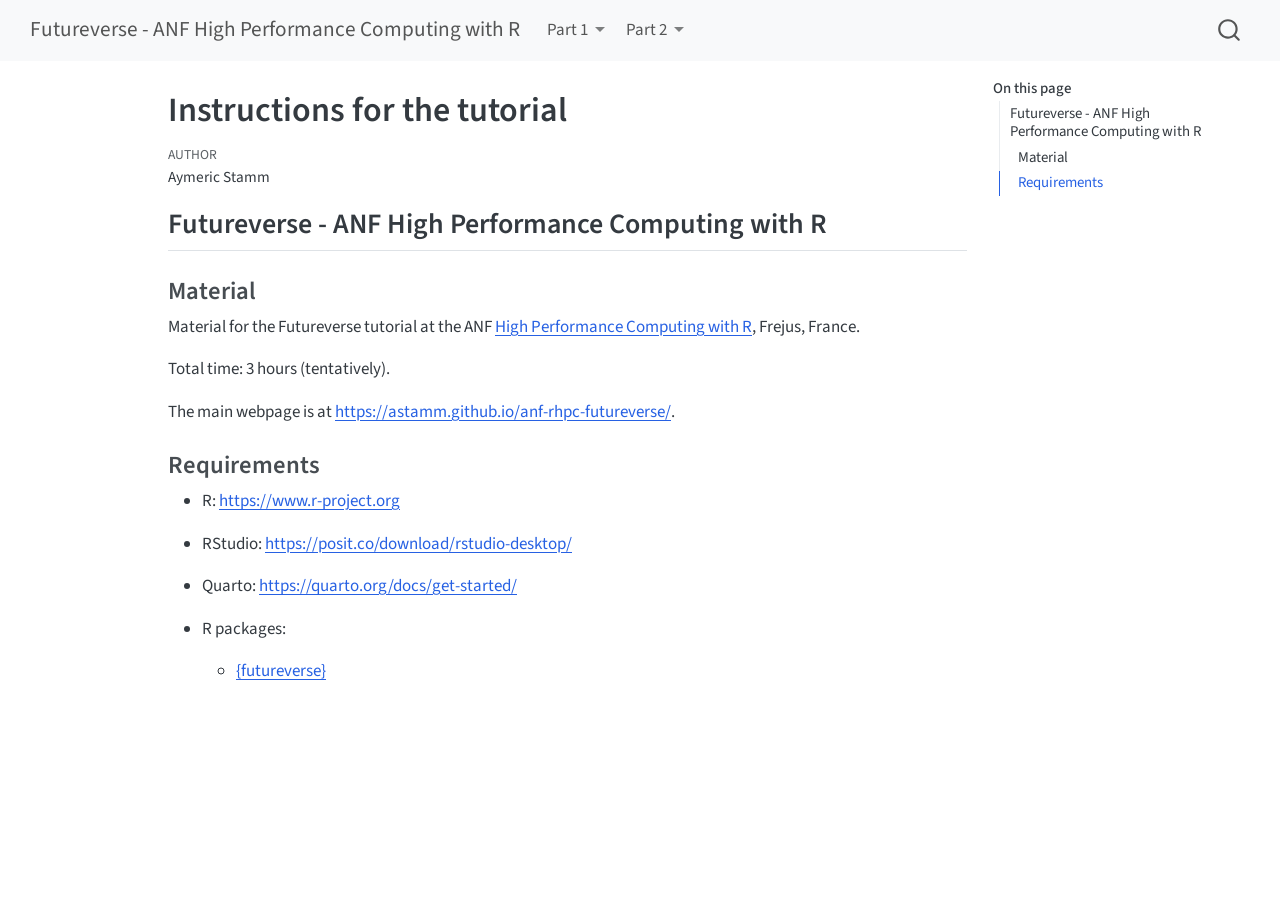
==== index.html @ ee1fef7c "Built site for gh-pages" ====
<!DOCTYPE html>
<html xmlns="http://www.w3.org/1999/xhtml" lang="en" xml:lang="en"><head>

<meta charset="utf-8">
<meta name="generator" content="quarto-1.5.57">

<meta name="viewport" content="width=device-width, initial-scale=1.0, user-scalable=yes">

<meta name="author" content="Aymeric Stamm">

<title>Instructions for the tutorial – Futureverse - ANF High Performance Computing with R</title>
<style>
code{white-space: pre-wrap;}
span.smallcaps{font-variant: small-caps;}
div.columns{display: flex; gap: min(4vw, 1.5em);}
div.column{flex: auto; overflow-x: auto;}
div.hanging-indent{margin-left: 1.5em; text-indent: -1.5em;}
ul.task-list{list-style: none;}
ul.task-list li input[type="checkbox"] {
  width: 0.8em;
  margin: 0 0.8em 0.2em -1em; /* quarto-specific, see https://github.com/quarto-dev/quarto-cli/issues/4556 */ 
  vertical-align: middle;
}
</style>


<script src="site_libs/quarto-nav/quarto-nav.js"></script>
<script src="site_libs/quarto-nav/headroom.min.js"></script>
<script src="site_libs/clipboard/clipboard.min.js"></script>
<script src="site_libs/quarto-search/autocomplete.umd.js"></script>
<script src="site_libs/quarto-search/fuse.min.js"></script>
<script src="site_libs/quarto-search/quarto-search.js"></script>
<meta name="quarto:offset" content="./">
<script src="site_libs/quarto-html/quarto.js"></script>
<script src="site_libs/quarto-html/popper.min.js"></script>
<script src="site_libs/quarto-html/tippy.umd.min.js"></script>
<script src="site_libs/quarto-html/anchor.min.js"></script>
<link href="site_libs/quarto-html/tippy.css" rel="stylesheet">
<link href="site_libs/quarto-html/quarto-syntax-highlighting.css" rel="stylesheet" id="quarto-text-highlighting-styles">
<script src="site_libs/bootstrap/bootstrap.min.js"></script>
<link href="site_libs/bootstrap/bootstrap-icons.css" rel="stylesheet">
<link href="site_libs/bootstrap/bootstrap.min.css" rel="stylesheet" id="quarto-bootstrap" data-mode="light">
<script id="quarto-search-options" type="application/json">{
  "location": "navbar",
  "copy-button": false,
  "collapse-after": 3,
  "panel-placement": "end",
  "type": "overlay",
  "limit": 50,
  "keyboard-shortcut": [
    "f",
    "/",
    "s"
  ],
  "language": {
    "search-no-results-text": "No results",
    "search-matching-documents-text": "matching documents",
    "search-copy-link-title": "Copy link to search",
    "search-hide-matches-text": "Hide additional matches",
    "search-more-match-text": "more match in this document",
    "search-more-matches-text": "more matches in this document",
    "search-clear-button-title": "Clear",
    "search-text-placeholder": "",
    "search-detached-cancel-button-title": "Cancel",
    "search-submit-button-title": "Submit",
    "search-label": "Search"
  }
}</script>


<link rel="stylesheet" href="styles.css">
</head>

<body class="nav-fixed">

<div id="quarto-search-results"></div>
  <header id="quarto-header" class="headroom fixed-top">
    <nav class="navbar navbar-expand-lg " data-bs-theme="dark">
      <div class="navbar-container container-fluid">
      <div class="navbar-brand-container mx-auto">
    <a class="navbar-brand" href="./index.html">
    <span class="navbar-title">Futureverse - ANF High Performance Computing with R</span>
    </a>
  </div>
            <div id="quarto-search" class="" title="Search"></div>
          <button class="navbar-toggler" type="button" data-bs-toggle="collapse" data-bs-target="#navbarCollapse" aria-controls="navbarCollapse" role="menu" aria-expanded="false" aria-label="Toggle navigation" onclick="if (window.quartoToggleHeadroom) { window.quartoToggleHeadroom(); }">
  <span class="navbar-toggler-icon"></span>
</button>
          <div class="collapse navbar-collapse" id="navbarCollapse">
            <ul class="navbar-nav navbar-nav-scroll me-auto">
  <li class="nav-item dropdown ">
    <a class="nav-link dropdown-toggle" href="#" id="nav-menu-part-1" role="link" data-bs-toggle="dropdown" aria-expanded="false">
 <span class="menu-text">Part 1</span>
    </a>
    <ul class="dropdown-menu" aria-labelledby="nav-menu-part-1">    
        <li>
    <a class="dropdown-item" href="https://docs.google.com/presentation/d/1P3gHm26OPbN4Ftnr_QHw_FmHgDVtOWcC64yIWx63KtY/edit?usp=share_link">
 <span class="dropdown-text">Slides Part 1 (online)</span></a>
  </li>  
        <li>
    <a class="dropdown-item" href="./lab1.html">
 <span class="dropdown-text">Lab 1</span></a>
  </li>  
    </ul>
  </li>
  <li class="nav-item dropdown ">
    <a class="nav-link dropdown-toggle" href="#" id="nav-menu-part-2" role="link" data-bs-toggle="dropdown" aria-expanded="false">
 <span class="menu-text">Part 2</span>
    </a>
    <ul class="dropdown-menu" aria-labelledby="nav-menu-part-2">    
        <li>
    <a class="dropdown-item" href="https://docs.google.com/presentation/d/1RN1ru9-HoOKsIjORZECFmDvzWbpVn0ZsyQDl3X37fbU/edit?usp=share_link">
 <span class="dropdown-text">Slides Part 2 (online)</span></a>
  </li>  
        <li>
    <a class="dropdown-item" href="./lab2.html">
 <span class="dropdown-text">Lab 2</span></a>
  </li>  
    </ul>
  </li>
</ul>
          </div> <!-- /navcollapse -->
            <div class="quarto-navbar-tools">
</div>
      </div> <!-- /container-fluid -->
    </nav>
</header>
<!-- content -->
<div id="quarto-content" class="quarto-container page-columns page-rows-contents page-layout-article page-navbar">
<!-- sidebar -->
<!-- margin-sidebar -->
    <div id="quarto-margin-sidebar" class="sidebar margin-sidebar">
        <nav id="TOC" role="doc-toc" class="toc-active">
    <h2 id="toc-title">On this page</h2>
   
  <ul>
  <li><a href="#futureverse---anf-high-performance-computing-with-r" id="toc-futureverse---anf-high-performance-computing-with-r" class="nav-link active" data-scroll-target="#futureverse---anf-high-performance-computing-with-r">Futureverse - ANF High Performance Computing with R</a>
  <ul class="collapse">
  <li><a href="#material" id="toc-material" class="nav-link" data-scroll-target="#material">Material</a></li>
  <li><a href="#requirements" id="toc-requirements" class="nav-link" data-scroll-target="#requirements">Requirements</a></li>
  </ul></li>
  </ul>
</nav>
    </div>
<!-- main -->
<main class="content" id="quarto-document-content">

<header id="title-block-header" class="quarto-title-block default">
<div class="quarto-title">
<h1 class="title">Instructions for the tutorial</h1>
</div>



<div class="quarto-title-meta">

    <div>
    <div class="quarto-title-meta-heading">Author</div>
    <div class="quarto-title-meta-contents">
             <p>Aymeric Stamm </p>
          </div>
  </div>
    
  
    
  </div>
  


</header>


<section id="futureverse---anf-high-performance-computing-with-r" class="level2">
<h2 class="anchored" data-anchor-id="futureverse---anf-high-performance-computing-with-r">Futureverse - ANF High Performance Computing with R</h2>
<section id="material" class="level3">
<h3 class="anchored" data-anchor-id="material">Material</h3>
<p>Material for the Futureverse tutorial at the ANF <a href="https://indico.mathrice.fr/event/536/">High Performance Computing with R</a>, Frejus, France.</p>
<p>Total time: 3 hours (tentatively).</p>
<p>The main webpage is at <a href="https://astamm.github.io/anf-rhpc-futureverse/" class="uri">https://astamm.github.io/anf-rhpc-futureverse/</a>.</p>
</section>
<section id="requirements" class="level3">
<h3 class="anchored" data-anchor-id="requirements">Requirements</h3>
<ul>
<li><p>R: <a href="https://www.r-project.org" class="uri">https://www.r-project.org</a></p></li>
<li><p>RStudio: <a href="https://posit.co/download/rstudio-desktop/" class="uri">https://posit.co/download/rstudio-desktop/</a></p></li>
<li><p>Quarto: <a href="https://quarto.org/docs/get-started/" class="uri">https://quarto.org/docs/get-started/</a></p></li>
<li><p>R packages:</p>
<ul>
<li><a href="https://www.futureverse.org">{futureverse}</a></li>
</ul></li>
</ul>


</section>
</section>

</main> <!-- /main -->
<script id="quarto-html-after-body" type="application/javascript">
window.document.addEventListener("DOMContentLoaded", function (event) {
  const toggleBodyColorMode = (bsSheetEl) => {
    const mode = bsSheetEl.getAttribute("data-mode");
    const bodyEl = window.document.querySelector("body");
    if (mode === "dark") {
      bodyEl.classList.add("quarto-dark");
      bodyEl.classList.remove("quarto-light");
    } else {
      bodyEl.classList.add("quarto-light");
      bodyEl.classList.remove("quarto-dark");
    }
  }
  const toggleBodyColorPrimary = () => {
    const bsSheetEl = window.document.querySelector("link#quarto-bootstrap");
    if (bsSheetEl) {
      toggleBodyColorMode(bsSheetEl);
    }
  }
  toggleBodyColorPrimary();  
  const icon = "";
  const anchorJS = new window.AnchorJS();
  anchorJS.options = {
    placement: 'right',
    icon: icon
  };
  anchorJS.add('.anchored');
  const isCodeAnnotation = (el) => {
    for (const clz of el.classList) {
      if (clz.startsWith('code-annotation-')) {                     
        return true;
      }
    }
    return false;
  }
  const onCopySuccess = function(e) {
    // button target
    const button = e.trigger;
    // don't keep focus
    button.blur();
    // flash "checked"
    button.classList.add('code-copy-button-checked');
    var currentTitle = button.getAttribute("title");
    button.setAttribute("title", "Copied!");
    let tooltip;
    if (window.bootstrap) {
      button.setAttribute("data-bs-toggle", "tooltip");
      button.setAttribute("data-bs-placement", "left");
      button.setAttribute("data-bs-title", "Copied!");
      tooltip = new bootstrap.Tooltip(button, 
        { trigger: "manual", 
          customClass: "code-copy-button-tooltip",
          offset: [0, -8]});
      tooltip.show();    
    }
    setTimeout(function() {
      if (tooltip) {
        tooltip.hide();
        button.removeAttribute("data-bs-title");
        button.removeAttribute("data-bs-toggle");
        button.removeAttribute("data-bs-placement");
      }
      button.setAttribute("title", currentTitle);
      button.classList.remove('code-copy-button-checked');
    }, 1000);
    // clear code selection
    e.clearSelection();
  }
  const getTextToCopy = function(trigger) {
      const codeEl = trigger.previousElementSibling.cloneNode(true);
      for (const childEl of codeEl.children) {
        if (isCodeAnnotation(childEl)) {
          childEl.remove();
        }
      }
      return codeEl.innerText;
  }
  const clipboard = new window.ClipboardJS('.code-copy-button:not([data-in-quarto-modal])', {
    text: getTextToCopy
  });
  clipboard.on('success', onCopySuccess);
  if (window.document.getElementById('quarto-embedded-source-code-modal')) {
    // For code content inside modals, clipBoardJS needs to be initialized with a container option
    // TODO: Check when it could be a function (https://github.com/zenorocha/clipboard.js/issues/860)
    const clipboardModal = new window.ClipboardJS('.code-copy-button[data-in-quarto-modal]', {
      text: getTextToCopy,
      container: window.document.getElementById('quarto-embedded-source-code-modal')
    });
    clipboardModal.on('success', onCopySuccess);
  }
    var localhostRegex = new RegExp(/^(?:http|https):\/\/localhost\:?[0-9]*\//);
    var mailtoRegex = new RegExp(/^mailto:/);
      var filterRegex = new RegExp("https:\/\/astamm\.github\.io\/anf-rhpc-futureverse\/");
    var isInternal = (href) => {
        return filterRegex.test(href) || localhostRegex.test(href) || mailtoRegex.test(href);
    }
    // Inspect non-navigation links and adorn them if external
 	var links = window.document.querySelectorAll('a[href]:not(.nav-link):not(.navbar-brand):not(.toc-action):not(.sidebar-link):not(.sidebar-item-toggle):not(.pagination-link):not(.no-external):not([aria-hidden]):not(.dropdown-item):not(.quarto-navigation-tool):not(.about-link)');
    for (var i=0; i<links.length; i++) {
      const link = links[i];
      if (!isInternal(link.href)) {
        // undo the damage that might have been done by quarto-nav.js in the case of
        // links that we want to consider external
        if (link.dataset.originalHref !== undefined) {
          link.href = link.dataset.originalHref;
        }
      }
    }
  function tippyHover(el, contentFn, onTriggerFn, onUntriggerFn) {
    const config = {
      allowHTML: true,
      maxWidth: 500,
      delay: 100,
      arrow: false,
      appendTo: function(el) {
          return el.parentElement;
      },
      interactive: true,
      interactiveBorder: 10,
      theme: 'quarto',
      placement: 'bottom-start',
    };
    if (contentFn) {
      config.content = contentFn;
    }
    if (onTriggerFn) {
      config.onTrigger = onTriggerFn;
    }
    if (onUntriggerFn) {
      config.onUntrigger = onUntriggerFn;
    }
    window.tippy(el, config); 
  }
  const noterefs = window.document.querySelectorAll('a[role="doc-noteref"]');
  for (var i=0; i<noterefs.length; i++) {
    const ref = noterefs[i];
    tippyHover(ref, function() {
      // use id or data attribute instead here
      let href = ref.getAttribute('data-footnote-href') || ref.getAttribute('href');
      try { href = new URL(href).hash; } catch {}
      const id = href.replace(/^#\/?/, "");
      const note = window.document.getElementById(id);
      if (note) {
        return note.innerHTML;
      } else {
        return "";
      }
    });
  }
  const xrefs = window.document.querySelectorAll('a.quarto-xref');
  const processXRef = (id, note) => {
    // Strip column container classes
    const stripColumnClz = (el) => {
      el.classList.remove("page-full", "page-columns");
      if (el.children) {
        for (const child of el.children) {
          stripColumnClz(child);
        }
      }
    }
    stripColumnClz(note)
    if (id === null || id.startsWith('sec-')) {
      // Special case sections, only their first couple elements
      const container = document.createElement("div");
      if (note.children && note.children.length > 2) {
        container.appendChild(note.children[0].cloneNode(true));
        for (let i = 1; i < note.children.length; i++) {
          const child = note.children[i];
          if (child.tagName === "P" && child.innerText === "") {
            continue;
          } else {
            container.appendChild(child.cloneNode(true));
            break;
          }
        }
        if (window.Quarto?.typesetMath) {
          window.Quarto.typesetMath(container);
        }
        return container.innerHTML
      } else {
        if (window.Quarto?.typesetMath) {
          window.Quarto.typesetMath(note);
        }
        return note.innerHTML;
      }
    } else {
      // Remove any anchor links if they are present
      const anchorLink = note.querySelector('a.anchorjs-link');
      if (anchorLink) {
        anchorLink.remove();
      }
      if (window.Quarto?.typesetMath) {
        window.Quarto.typesetMath(note);
      }
      // TODO in 1.5, we should make sure this works without a callout special case
      if (note.classList.contains("callout")) {
        return note.outerHTML;
      } else {
        return note.innerHTML;
      }
    }
  }
  for (var i=0; i<xrefs.length; i++) {
    const xref = xrefs[i];
    tippyHover(xref, undefined, function(instance) {
      instance.disable();
      let url = xref.getAttribute('href');
      let hash = undefined; 
      if (url.startsWith('#')) {
        hash = url;
      } else {
        try { hash = new URL(url).hash; } catch {}
      }
      if (hash) {
        const id = hash.replace(/^#\/?/, "");
        const note = window.document.getElementById(id);
        if (note !== null) {
          try {
            const html = processXRef(id, note.cloneNode(true));
            instance.setContent(html);
          } finally {
            instance.enable();
            instance.show();
          }
        } else {
          // See if we can fetch this
          fetch(url.split('#')[0])
          .then(res => res.text())
          .then(html => {
            const parser = new DOMParser();
            const htmlDoc = parser.parseFromString(html, "text/html");
            const note = htmlDoc.getElementById(id);
            if (note !== null) {
              const html = processXRef(id, note);
              instance.setContent(html);
            } 
          }).finally(() => {
            instance.enable();
            instance.show();
          });
        }
      } else {
        // See if we can fetch a full url (with no hash to target)
        // This is a special case and we should probably do some content thinning / targeting
        fetch(url)
        .then(res => res.text())
        .then(html => {
          const parser = new DOMParser();
          const htmlDoc = parser.parseFromString(html, "text/html");
          const note = htmlDoc.querySelector('main.content');
          if (note !== null) {
            // This should only happen for chapter cross references
            // (since there is no id in the URL)
            // remove the first header
            if (note.children.length > 0 && note.children[0].tagName === "HEADER") {
              note.children[0].remove();
            }
            const html = processXRef(null, note);
            instance.setContent(html);
          } 
        }).finally(() => {
          instance.enable();
          instance.show();
        });
      }
    }, function(instance) {
    });
  }
      let selectedAnnoteEl;
      const selectorForAnnotation = ( cell, annotation) => {
        let cellAttr = 'data-code-cell="' + cell + '"';
        let lineAttr = 'data-code-annotation="' +  annotation + '"';
        const selector = 'span[' + cellAttr + '][' + lineAttr + ']';
        return selector;
      }
      const selectCodeLines = (annoteEl) => {
        const doc = window.document;
        const targetCell = annoteEl.getAttribute("data-target-cell");
        const targetAnnotation = annoteEl.getAttribute("data-target-annotation");
        const annoteSpan = window.document.querySelector(selectorForAnnotation(targetCell, targetAnnotation));
        const lines = annoteSpan.getAttribute("data-code-lines").split(",");
        const lineIds = lines.map((line) => {
          return targetCell + "-" + line;
        })
        let top = null;
        let height = null;
        let parent = null;
        if (lineIds.length > 0) {
            //compute the position of the single el (top and bottom and make a div)
            const el = window.document.getElementById(lineIds[0]);
            top = el.offsetTop;
            height = el.offsetHeight;
            parent = el.parentElement.parentElement;
          if (lineIds.length > 1) {
            const lastEl = window.document.getElementById(lineIds[lineIds.length - 1]);
            const bottom = lastEl.offsetTop + lastEl.offsetHeight;
            height = bottom - top;
          }
          if (top !== null && height !== null && parent !== null) {
            // cook up a div (if necessary) and position it 
            let div = window.document.getElementById("code-annotation-line-highlight");
            if (div === null) {
              div = window.document.createElement("div");
              div.setAttribute("id", "code-annotation-line-highlight");
              div.style.position = 'absolute';
              parent.appendChild(div);
            }
            div.style.top = top - 2 + "px";
            div.style.height = height + 4 + "px";
            div.style.left = 0;
            let gutterDiv = window.document.getElementById("code-annotation-line-highlight-gutter");
            if (gutterDiv === null) {
              gutterDiv = window.document.createElement("div");
              gutterDiv.setAttribute("id", "code-annotation-line-highlight-gutter");
              gutterDiv.style.position = 'absolute';
              const codeCell = window.document.getElementById(targetCell);
              const gutter = codeCell.querySelector('.code-annotation-gutter');
              gutter.appendChild(gutterDiv);
            }
            gutterDiv.style.top = top - 2 + "px";
            gutterDiv.style.height = height + 4 + "px";
          }
          selectedAnnoteEl = annoteEl;
        }
      };
      const unselectCodeLines = () => {
        const elementsIds = ["code-annotation-line-highlight", "code-annotation-line-highlight-gutter"];
        elementsIds.forEach((elId) => {
          const div = window.document.getElementById(elId);
          if (div) {
            div.remove();
          }
        });
        selectedAnnoteEl = undefined;
      };
        // Handle positioning of the toggle
    window.addEventListener(
      "resize",
      throttle(() => {
        elRect = undefined;
        if (selectedAnnoteEl) {
          selectCodeLines(selectedAnnoteEl);
        }
      }, 10)
    );
    function throttle(fn, ms) {
    let throttle = false;
    let timer;
      return (...args) => {
        if(!throttle) { // first call gets through
            fn.apply(this, args);
            throttle = true;
        } else { // all the others get throttled
            if(timer) clearTimeout(timer); // cancel #2
            timer = setTimeout(() => {
              fn.apply(this, args);
              timer = throttle = false;
            }, ms);
        }
      };
    }
      // Attach click handler to the DT
      const annoteDls = window.document.querySelectorAll('dt[data-target-cell]');
      for (const annoteDlNode of annoteDls) {
        annoteDlNode.addEventListener('click', (event) => {
          const clickedEl = event.target;
          if (clickedEl !== selectedAnnoteEl) {
            unselectCodeLines();
            const activeEl = window.document.querySelector('dt[data-target-cell].code-annotation-active');
            if (activeEl) {
              activeEl.classList.remove('code-annotation-active');
            }
            selectCodeLines(clickedEl);
            clickedEl.classList.add('code-annotation-active');
          } else {
            // Unselect the line
            unselectCodeLines();
            clickedEl.classList.remove('code-annotation-active');
          }
        });
      }
  const findCites = (el) => {
    const parentEl = el.parentElement;
    if (parentEl) {
      const cites = parentEl.dataset.cites;
      if (cites) {
        return {
          el,
          cites: cites.split(' ')
        };
      } else {
        return findCites(el.parentElement)
      }
    } else {
      return undefined;
    }
  };
  var bibliorefs = window.document.querySelectorAll('a[role="doc-biblioref"]');
  for (var i=0; i<bibliorefs.length; i++) {
    const ref = bibliorefs[i];
    const citeInfo = findCites(ref);
    if (citeInfo) {
      tippyHover(citeInfo.el, function() {
        var popup = window.document.createElement('div');
        citeInfo.cites.forEach(function(cite) {
          var citeDiv = window.document.createElement('div');
          citeDiv.classList.add('hanging-indent');
          citeDiv.classList.add('csl-entry');
          var biblioDiv = window.document.getElementById('ref-' + cite);
          if (biblioDiv) {
            citeDiv.innerHTML = biblioDiv.innerHTML;
          }
          popup.appendChild(citeDiv);
        });
        return popup.innerHTML;
      });
    }
  }
});
</script>
</div> <!-- /content -->




</body></html>
---- site_libs/quarto-html/tippy.css ----
.tippy-box[data-animation=fade][data-state=hidden]{opacity:0}[data-tippy-root]{max-width:calc(100vw - 10px)}.tippy-box{position:relative;background-color:#333;color:#fff;border-radius:4px;font-size:14px;line-height:1.4;white-space:normal;outline:0;transition-property:transform,visibility,opacity}.tippy-box[data-placement^=top]>.tippy-arrow{bottom:0}.tippy-box[data-placement^=top]>.tippy-arrow:before{bottom:-7px;left:0;border-width:8px 8px 0;border-top-color:initial;transform-origin:center top}.tippy-box[data-placement^=bottom]>.tippy-arrow{top:0}.tippy-box[data-placement^=bottom]>.tippy-arrow:before{top:-7px;left:0;border-width:0 8px 8px;border-bottom-color:initial;transform-origin:center bottom}.tippy-box[data-placement^=left]>.tippy-arrow{right:0}.tippy-box[data-placement^=left]>.tippy-arrow:before{border-width:8px 0 8px 8px;border-left-color:initial;right:-7px;transform-origin:center left}.tippy-box[data-placement^=right]>.tippy-arrow{left:0}.tippy-box[data-placement^=right]>.tippy-arrow:before{left:-7px;border-width:8px 8px 8px 0;border-right-color:initial;transform-origin:center right}.tippy-box[data-inertia][data-state=visible]{transition-timing-function:cubic-bezier(.54,1.5,.38,1.11)}.tippy-arrow{width:16px;height:16px;color:#333}.tippy-arrow:before{content:"";position:absolute;border-color:transparent;border-style:solid}.tippy-content{position:relative;padding:5px 9px;z-index:1}
---- site_libs/quarto-html/quarto-syntax-highlighting.css ----
/* quarto syntax highlight colors */
:root {
  --quarto-hl-ot-color: #003B4F;
  --quarto-hl-at-color: #657422;
  --quarto-hl-ss-color: #20794D;
  --quarto-hl-an-color: #5E5E5E;
  --quarto-hl-fu-color: #4758AB;
  --quarto-hl-st-color: #20794D;
  --quarto-hl-cf-color: #003B4F;
  --quarto-hl-op-color: #5E5E5E;
  --quarto-hl-er-color: #AD0000;
  --quarto-hl-bn-color: #AD0000;
  --quarto-hl-al-color: #AD0000;
  --quarto-hl-va-color: #111111;
  --quarto-hl-bu-color: inherit;
  --quarto-hl-ex-color: inherit;
  --quarto-hl-pp-color: #AD0000;
  --quarto-hl-in-color: #5E5E5E;
  --quarto-hl-vs-color: #20794D;
  --quarto-hl-wa-color: #5E5E5E;
  --quarto-hl-do-color: #5E5E5E;
  --quarto-hl-im-color: #00769E;
  --quarto-hl-ch-color: #20794D;
  --quarto-hl-dt-color: #AD0000;
  --quarto-hl-fl-color: #AD0000;
  --quarto-hl-co-color: #5E5E5E;
  --quarto-hl-cv-color: #5E5E5E;
  --quarto-hl-cn-color: #8f5902;
  --quarto-hl-sc-color: #5E5E5E;
  --quarto-hl-dv-color: #AD0000;
  --quarto-hl-kw-color: #003B4F;
}

/* other quarto variables */
:root {
  --quarto-font-monospace: SFMono-Regular, Menlo, Monaco, Consolas, "Liberation Mono", "Courier New", monospace;
}

pre > code.sourceCode > span {
  color: #003B4F;
}

code span {
  color: #003B4F;
}

code.sourceCode > span {
  color: #003B4F;
}

div.sourceCode,
div.sourceCode pre.sourceCode {
  color: #003B4F;
}

code span.ot {
  color: #003B4F;
  font-style: inherit;
}

code span.at {
  color: #657422;
  font-style: inherit;
}

code span.ss {
  color: #20794D;
  font-style: inherit;
}

code span.an {
  color: #5E5E5E;
  font-style: inherit;
}

code span.fu {
  color: #4758AB;
  font-style: inherit;
}

code span.st {
  color: #20794D;
  font-style: inherit;
}

code span.cf {
  color: #003B4F;
  font-weight: bold;
  font-style: inherit;
}

code span.op {
  color: #5E5E5E;
  font-style: inherit;
}

code span.er {
  color: #AD0000;
  font-style: inherit;
}

code span.bn {
  color: #AD0000;
  font-style: inherit;
}

code span.al {
  color: #AD0000;
  font-style: inherit;
}

code span.va {
  color: #111111;
  font-style: inherit;
}

code span.bu {
  font-style: inherit;
}

code span.ex {
  font-style: inherit;
}

code span.pp {
  color: #AD0000;
  font-style: inherit;
}

code span.in {
  color: #5E5E5E;
  font-style: inherit;
}

code span.vs {
  color: #20794D;
  font-style: inherit;
}

code span.wa {
  color: #5E5E5E;
  font-style: italic;
}

code span.do {
  color: #5E5E5E;
  font-style: italic;
}

code span.im {
  color: #00769E;
  font-style: inherit;
}

code span.ch {
  color: #20794D;
  font-style: inherit;
}

code span.dt {
  color: #AD0000;
  font-style: inherit;
}

code span.fl {
  color: #AD0000;
  font-style: inherit;
}

code span.co {
  color: #5E5E5E;
  font-style: inherit;
}

code span.cv {
  color: #5E5E5E;
  font-style: italic;
}

code span.cn {
  color: #8f5902;
  font-style: inherit;
}

code span.sc {
  color: #5E5E5E;
  font-style: inherit;
}

code span.dv {
  color: #AD0000;
  font-style: inherit;
}

code span.kw {
  color: #003B4F;
  font-weight: bold;
  font-style: inherit;
}

.prevent-inlining {
  content: "</";
}

/*# sourceMappingURL=debc5d5d77c3f9108843748ff7464032.css.map */
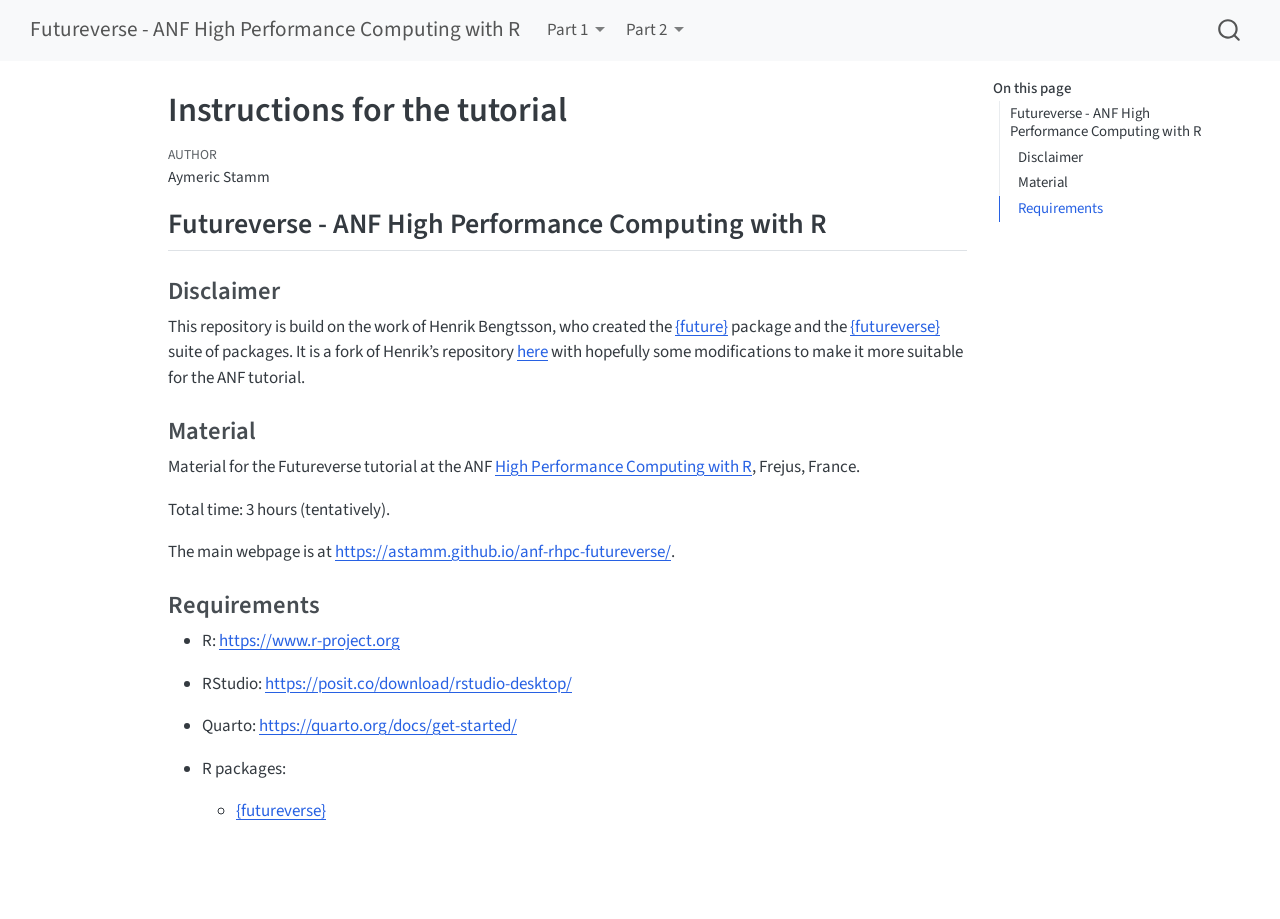
==== commit 3e61752d: "Built site for gh-pages" ====
--- a/index.html
+++ b/index.html
@@ -136,6 +136,7 @@
   <ul>
   <li><a href="#futureverse---anf-high-performance-computing-with-r" id="toc-futureverse---anf-high-performance-computing-with-r" class="nav-link active" data-scroll-target="#futureverse---anf-high-performance-computing-with-r">Futureverse - ANF High Performance Computing with R</a>
   <ul class="collapse">
+  <li><a href="#disclaimer" id="toc-disclaimer" class="nav-link" data-scroll-target="#disclaimer">Disclaimer</a></li>
   <li><a href="#material" id="toc-material" class="nav-link" data-scroll-target="#material">Material</a></li>
   <li><a href="#requirements" id="toc-requirements" class="nav-link" data-scroll-target="#requirements">Requirements</a></li>
   </ul></li>
@@ -172,6 +173,10 @@
 
 <section id="futureverse---anf-high-performance-computing-with-r" class="level2">
 <h2 class="anchored" data-anchor-id="futureverse---anf-high-performance-computing-with-r">Futureverse - ANF High Performance Computing with R</h2>
+<section id="disclaimer" class="level3">
+<h3 class="anchored" data-anchor-id="disclaimer">Disclaimer</h3>
+<p>This repository is build on the work of Henrik Bengtsson, who created the <a href="https://future.futureverse.org">{future}</a> package and the <a href="https://www.futureverse.org">{futureverse}</a> suite of packages. It is a fork of Henrik’s repository <a href="https://github.com/HenrikBengtsson/future-tutorial-user2024">here</a> with hopefully some modifications to make it more suitable for the ANF tutorial.</p>
+</section>
 <section id="material" class="level3">
 <h3 class="anchored" data-anchor-id="material">Material</h3>
 <p>Material for the Futureverse tutorial at the ANF <a href="https://indico.mathrice.fr/event/536/">High Performance Computing with R</a>, Frejus, France.</p>
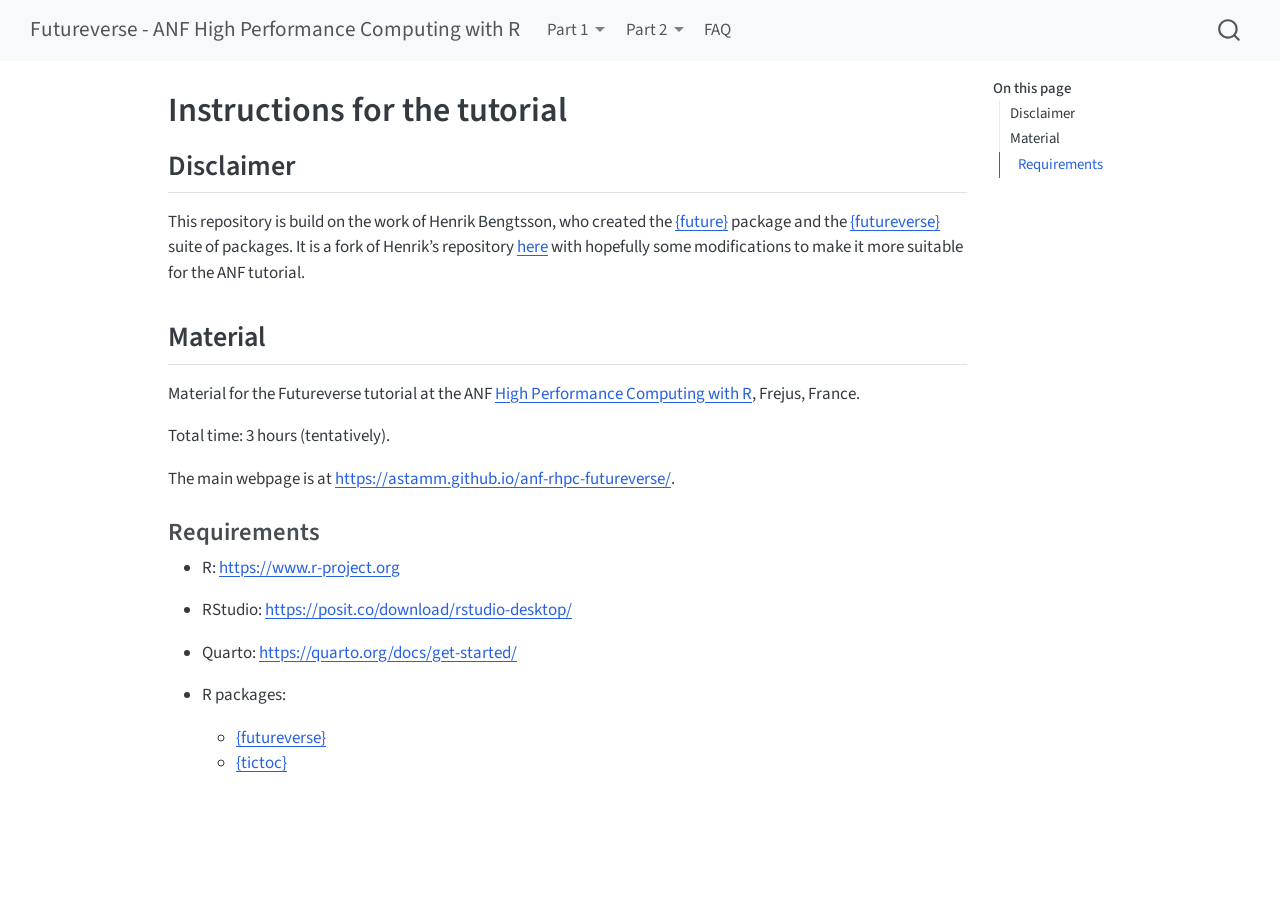
==== commit aa099bf1: "Built site for gh-pages" ====
--- a/index.html
+++ b/index.html
@@ -6,7 +6,6 @@
 
 <meta name="viewport" content="width=device-width, initial-scale=1.0, user-scalable=yes">
 
-<meta name="author" content="Aymeric Stamm">
 
 <title>Instructions for the tutorial – Futureverse - ANF High Performance Computing with R</title>
 <style>
@@ -118,6 +117,10 @@
   </li>  
     </ul>
   </li>
+  <li class="nav-item">
+    <a class="nav-link" href="./futureverse-faq.html"> 
+<span class="menu-text">FAQ</span></a>
+  </li>  
 </ul>
           </div> <!-- /navcollapse -->
             <div class="quarto-navbar-tools">
@@ -134,10 +137,9 @@
     <h2 id="toc-title">On this page</h2>
    
   <ul>
-  <li><a href="#futureverse---anf-high-performance-computing-with-r" id="toc-futureverse---anf-high-performance-computing-with-r" class="nav-link active" data-scroll-target="#futureverse---anf-high-performance-computing-with-r">Futureverse - ANF High Performance Computing with R</a>
+  <li><a href="#disclaimer" id="toc-disclaimer" class="nav-link active" data-scroll-target="#disclaimer">Disclaimer</a></li>
+  <li><a href="#material" id="toc-material" class="nav-link" data-scroll-target="#material">Material</a>
   <ul class="collapse">
-  <li><a href="#disclaimer" id="toc-disclaimer" class="nav-link" data-scroll-target="#disclaimer">Disclaimer</a></li>
-  <li><a href="#material" id="toc-material" class="nav-link" data-scroll-target="#material">Material</a></li>
   <li><a href="#requirements" id="toc-requirements" class="nav-link" data-scroll-target="#requirements">Requirements</a></li>
   </ul></li>
   </ul>
@@ -155,12 +157,6 @@
 
 <div class="quarto-title-meta">
 
-    <div>
-    <div class="quarto-title-meta-heading">Author</div>
-    <div class="quarto-title-meta-contents">
-             <p>Aymeric Stamm </p>
-          </div>
-  </div>
     
   
     
@@ -171,18 +167,15 @@
 </header>
 
 
-<section id="futureverse---anf-high-performance-computing-with-r" class="level2">
-<h2 class="anchored" data-anchor-id="futureverse---anf-high-performance-computing-with-r">Futureverse - ANF High Performance Computing with R</h2>
-<section id="disclaimer" class="level3">
-<h3 class="anchored" data-anchor-id="disclaimer">Disclaimer</h3>
+<section id="disclaimer" class="level2">
+<h2 class="anchored" data-anchor-id="disclaimer">Disclaimer</h2>
 <p>This repository is build on the work of Henrik Bengtsson, who created the <a href="https://future.futureverse.org">{future}</a> package and the <a href="https://www.futureverse.org">{futureverse}</a> suite of packages. It is a fork of Henrik’s repository <a href="https://github.com/HenrikBengtsson/future-tutorial-user2024">here</a> with hopefully some modifications to make it more suitable for the ANF tutorial.</p>
 </section>
-<section id="material" class="level3">
-<h3 class="anchored" data-anchor-id="material">Material</h3>
+<section id="material" class="level2">
+<h2 class="anchored" data-anchor-id="material">Material</h2>
 <p>Material for the Futureverse tutorial at the ANF <a href="https://indico.mathrice.fr/event/536/">High Performance Computing with R</a>, Frejus, France.</p>
 <p>Total time: 3 hours (tentatively).</p>
 <p>The main webpage is at <a href="https://astamm.github.io/anf-rhpc-futureverse/" class="uri">https://astamm.github.io/anf-rhpc-futureverse/</a>.</p>
-</section>
 <section id="requirements" class="level3">
 <h3 class="anchored" data-anchor-id="requirements">Requirements</h3>
 <ul>
@@ -192,6 +185,7 @@
 <li><p>R packages:</p>
 <ul>
 <li><a href="https://www.futureverse.org">{futureverse}</a></li>
+<li><a href="https://github.com/jabiru/tictoc">{tictoc}</a></li>
 </ul></li>
 </ul>
 
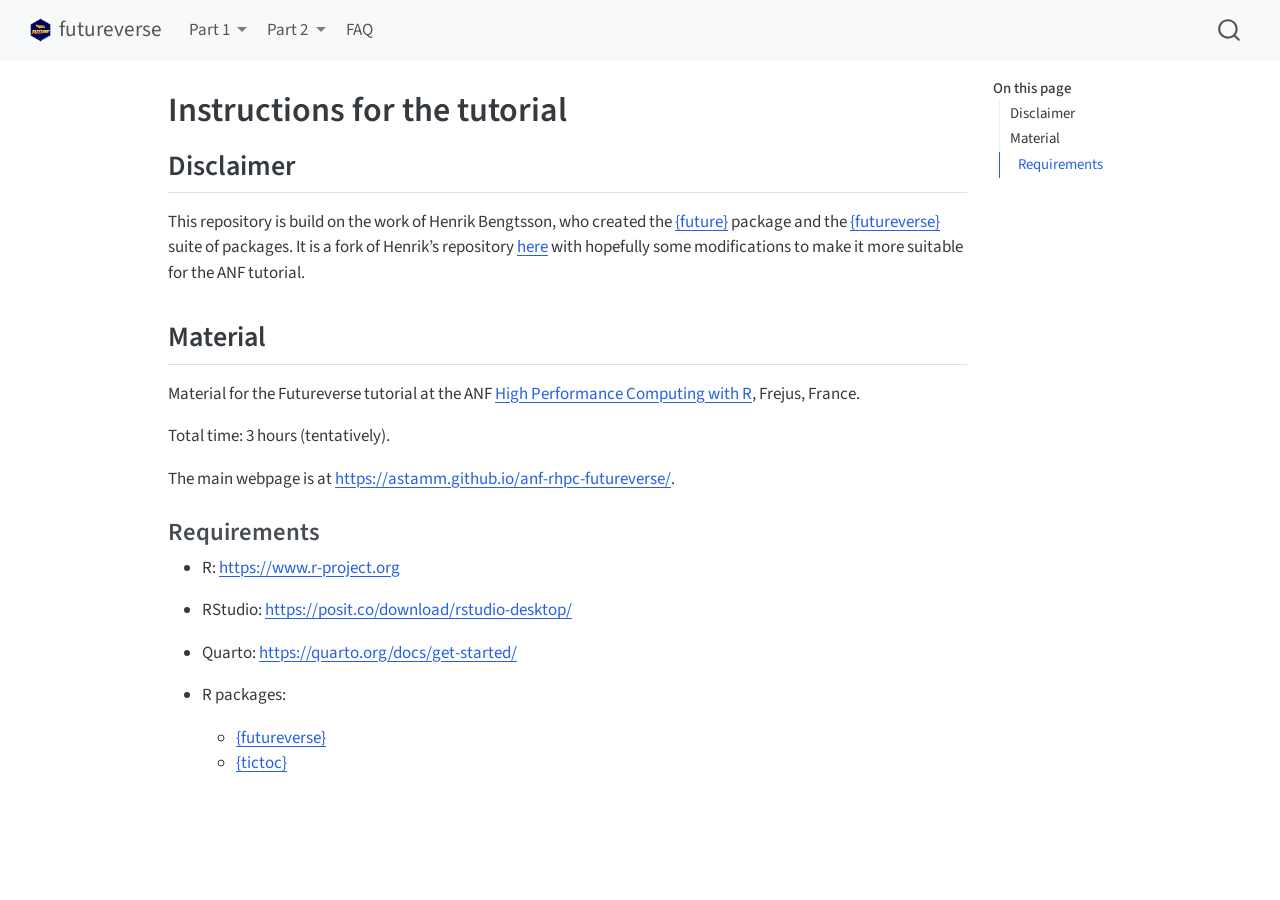
==== commit 212e7672: "Built site for gh-pages" ====
--- a/index.html
+++ b/index.html
@@ -7,7 +7,7 @@
 <meta name="viewport" content="width=device-width, initial-scale=1.0, user-scalable=yes">
 
 
-<title>Instructions for the tutorial – Futureverse - ANF High Performance Computing with R</title>
+<title>Instructions for the tutorial – futureverse</title>
 <style>
 code{white-space: pre-wrap;}
 span.smallcaps{font-variant: small-caps;}
@@ -77,8 +77,11 @@
     <nav class="navbar navbar-expand-lg " data-bs-theme="dark">
       <div class="navbar-container container-fluid">
       <div class="navbar-brand-container mx-auto">
+    <a href="./index.html" class="navbar-brand navbar-brand-logo">
+    <img src="./logo-futureverse.png" alt="" class="navbar-logo">
+    </a>
     <a class="navbar-brand" href="./index.html">
-    <span class="navbar-title">Futureverse - ANF High Performance Computing with R</span>
+    <span class="navbar-title">futureverse</span>
     </a>
   </div>
             <div id="quarto-search" class="" title="Search"></div>
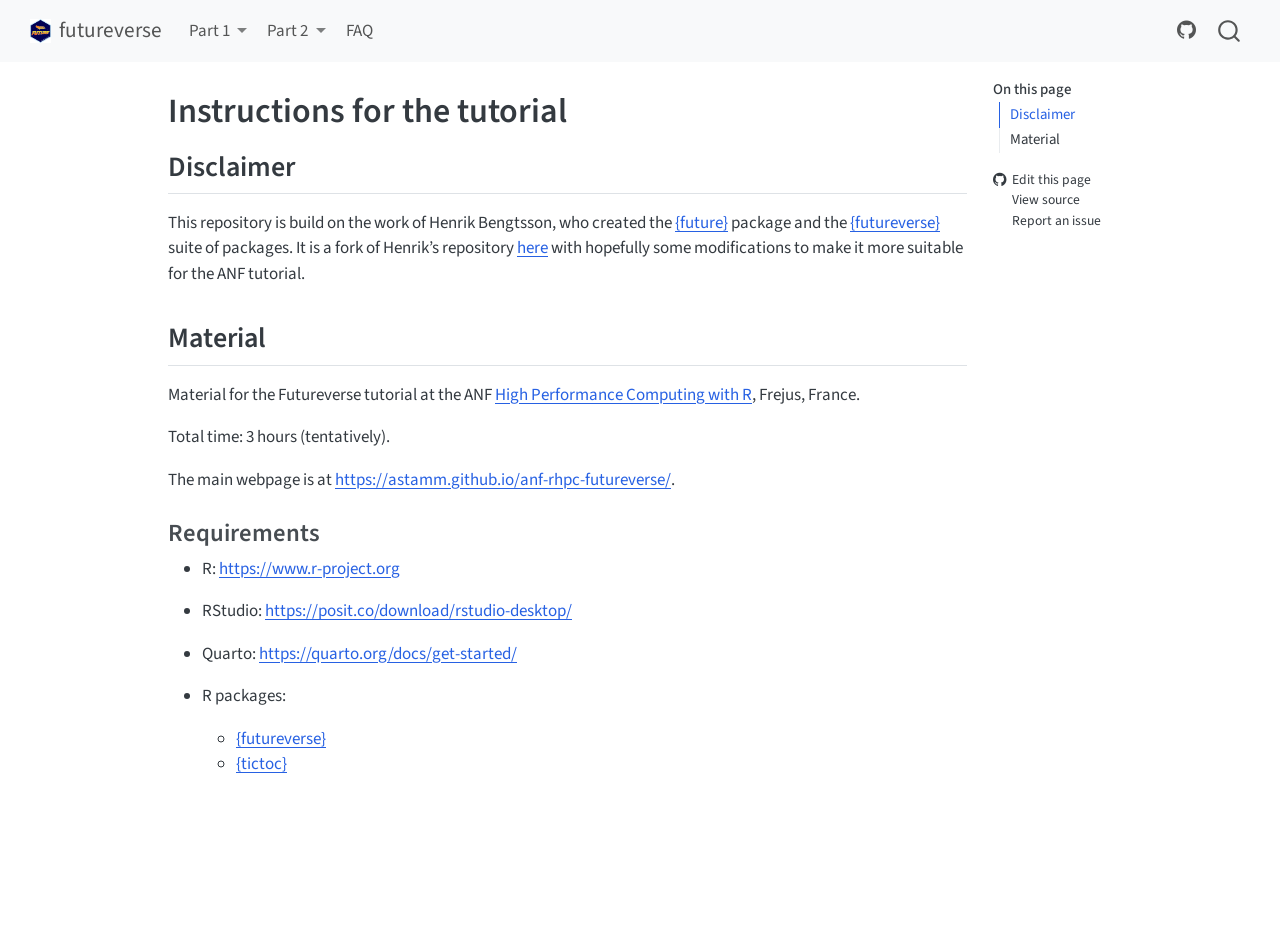
==== commit a2970c48: "Built site for gh-pages" ====
--- a/index.html
+++ b/index.html
@@ -125,6 +125,13 @@
 <span class="menu-text">FAQ</span></a>
   </li>  
 </ul>
+            <ul class="navbar-nav navbar-nav-scroll ms-auto">
+  <li class="nav-item compact">
+    <a class="nav-link" href="https://github.com/astamm/anf-rhpc-futureverse/"> <i class="bi bi-github" role="img">
+</i> 
+<span class="menu-text"></span></a>
+  </li>  
+</ul>
           </div> <!-- /navcollapse -->
             <div class="quarto-navbar-tools">
 </div>
@@ -146,7 +153,7 @@
   <li><a href="#requirements" id="toc-requirements" class="nav-link" data-scroll-target="#requirements">Requirements</a></li>
   </ul></li>
   </ul>
-</nav>
+<div class="toc-actions"><ul><li><a href="https://github.com/astamm/anf-rhpc-futureverse/edit/main/index.qmd" class="toc-action"><i class="bi bi-github"></i>Edit this page</a></li><li><a href="https://github.com/astamm/anf-rhpc-futureverse/blob/main/index.qmd" class="toc-action"><i class="bi empty"></i>View source</a></li><li><a href="https://github.com/astamm/anf-rhpc-futureverse/issues/new" class="toc-action"><i class="bi empty"></i>Report an issue</a></li></ul></div></nav>
     </div>
 <!-- main -->
 <main class="content" id="quarto-document-content">
@@ -622,4 +629,4 @@
 
 
 
-</body></html>+<footer class="footer"><div class="nav-footer"><div class="nav-footer-center"><div class="toc-actions d-sm-block d-md-none"><ul><li><a href="https://github.com/astamm/anf-rhpc-futureverse/edit/main/index.qmd" class="toc-action"><i class="bi bi-github"></i>Edit this page</a></li><li><a href="https://github.com/astamm/anf-rhpc-futureverse/blob/main/index.qmd" class="toc-action"><i class="bi empty"></i>View source</a></li><li><a href="https://github.com/astamm/anf-rhpc-futureverse/issues/new" class="toc-action"><i class="bi empty"></i>Report an issue</a></li></ul></div></div></div></footer></body></html>
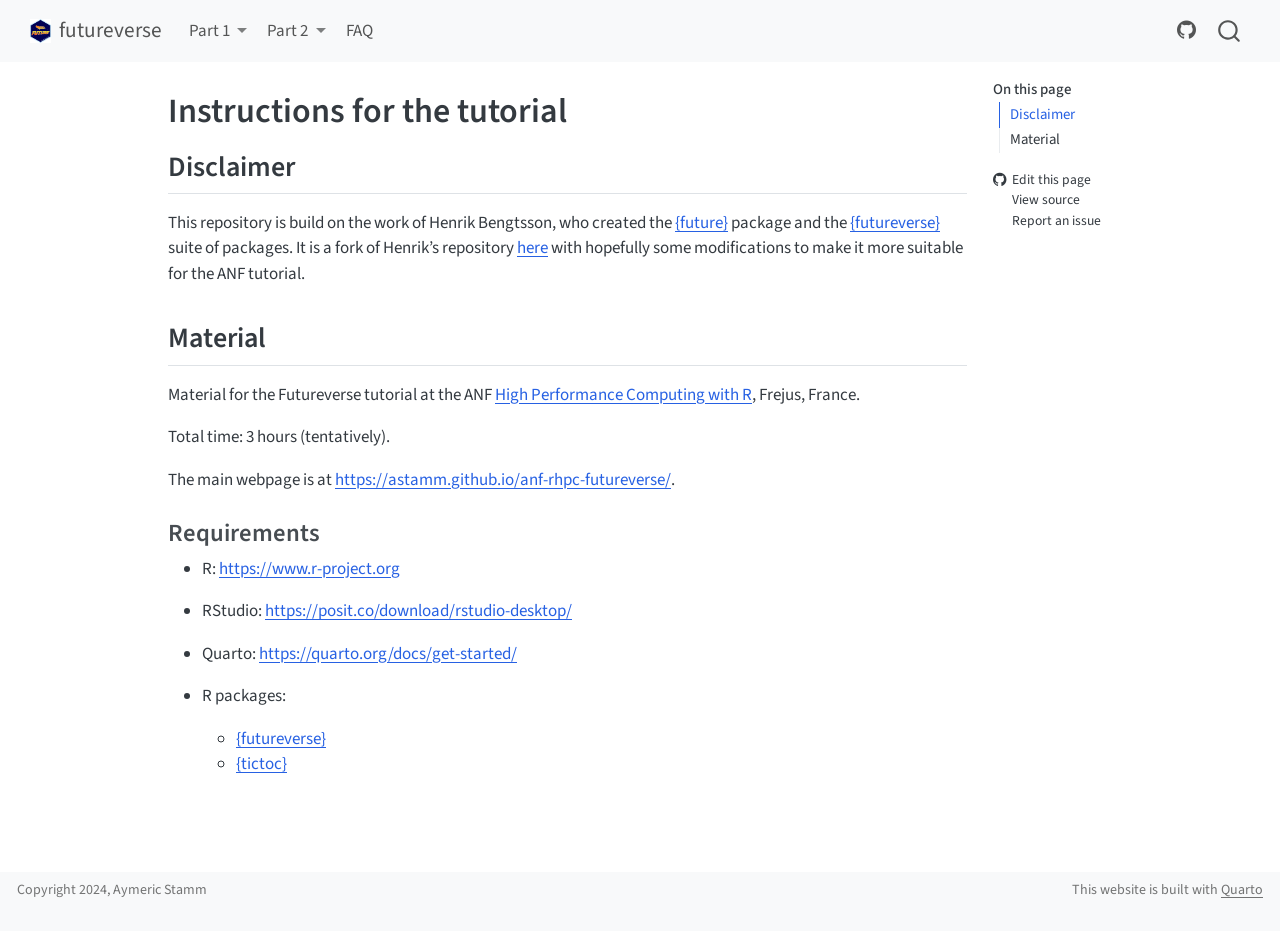
==== commit 697273f2: "Built site for gh-pages" ====
--- a/index.html
+++ b/index.html
@@ -625,8 +625,21 @@
 });
 </script>
 </div> <!-- /content -->
-
-
-
-
-<footer class="footer"><div class="nav-footer"><div class="nav-footer-center"><div class="toc-actions d-sm-block d-md-none"><ul><li><a href="https://github.com/astamm/anf-rhpc-futureverse/edit/main/index.qmd" class="toc-action"><i class="bi bi-github"></i>Edit this page</a></li><li><a href="https://github.com/astamm/anf-rhpc-futureverse/blob/main/index.qmd" class="toc-action"><i class="bi empty"></i>View source</a></li><li><a href="https://github.com/astamm/anf-rhpc-futureverse/issues/new" class="toc-action"><i class="bi empty"></i>Report an issue</a></li></ul></div></div></div></footer></body></html>+<footer class="footer">
+  <div class="nav-footer">
+    <div class="nav-footer-left">
+<p>Copyright 2024, Aymeric Stamm</p>
+</div>   
+    <div class="nav-footer-center">
+      &nbsp;
+    <div class="toc-actions d-sm-block d-md-none"><ul><li><a href="https://github.com/astamm/anf-rhpc-futureverse/edit/main/index.qmd" class="toc-action"><i class="bi bi-github"></i>Edit this page</a></li><li><a href="https://github.com/astamm/anf-rhpc-futureverse/blob/main/index.qmd" class="toc-action"><i class="bi empty"></i>View source</a></li><li><a href="https://github.com/astamm/anf-rhpc-futureverse/issues/new" class="toc-action"><i class="bi empty"></i>Report an issue</a></li></ul></div></div>
+    <div class="nav-footer-right">
+<p>This website is built with <a href="https://quarto.org/">Quarto</a></p>
+</div>
+  </div>
+</footer>
+
+
+
+
+</body></html>
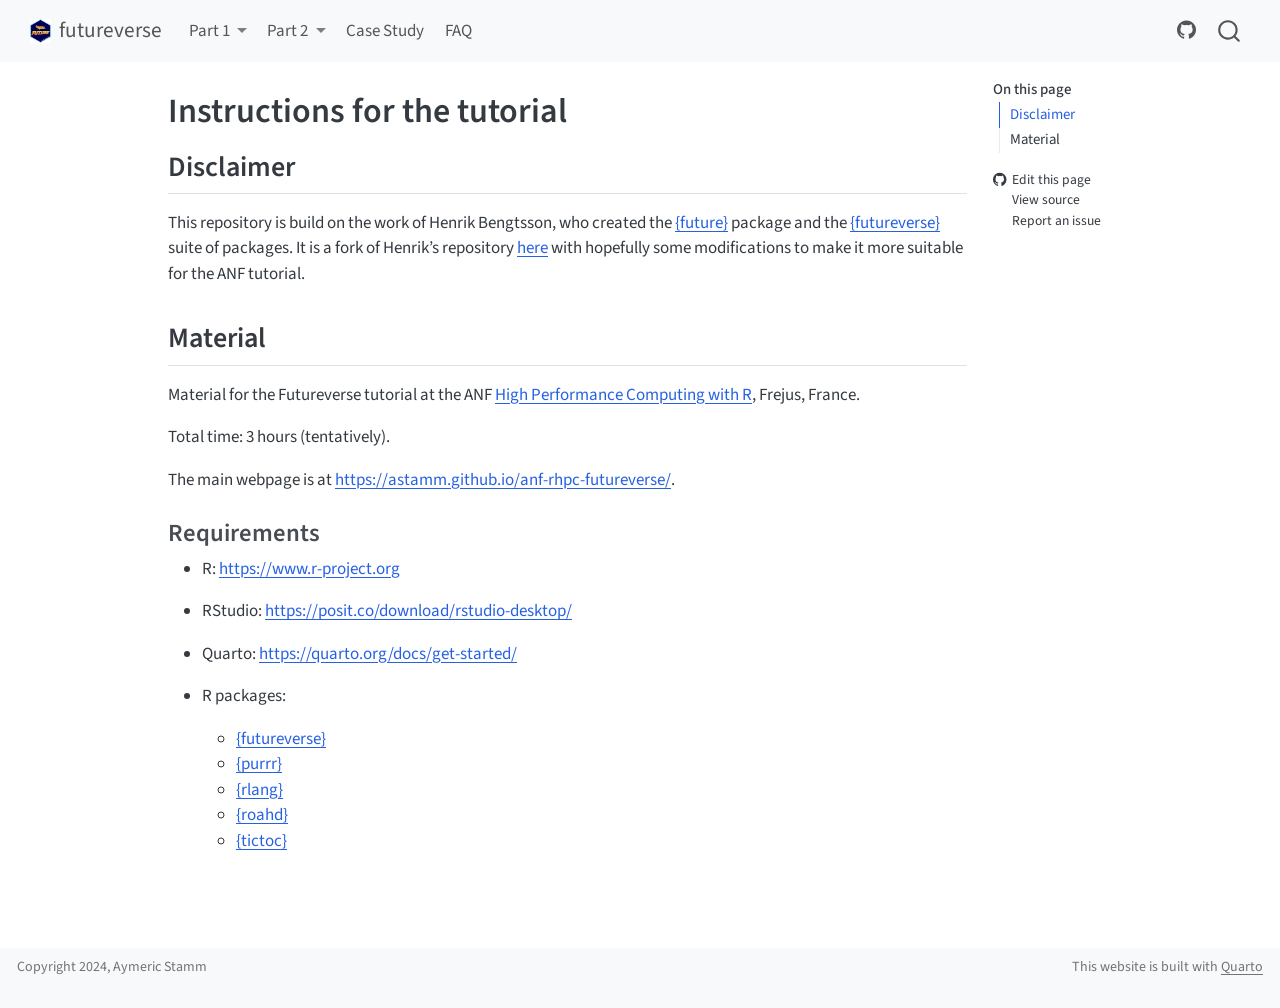
==== commit 81d30139: "Built site for gh-pages" ====
--- a/index.html
+++ b/index.html
@@ -96,7 +96,7 @@
     </a>
     <ul class="dropdown-menu" aria-labelledby="nav-menu-part-1">    
         <li>
-    <a class="dropdown-item" href="https://docs.google.com/presentation/d/1P3gHm26OPbN4Ftnr_QHw_FmHgDVtOWcC64yIWx63KtY/edit?usp=share_link">
+    <a class="dropdown-item" href="https://docs.google.com/presentation/d/1P3gHm26OPbN4Ftnr_QHw_FmHgDVtOWcC64yIWx63KtY/edit?usp=sharing">
  <span class="dropdown-text">Slides Part 1 (online)</span></a>
   </li>  
         <li>
@@ -111,7 +111,7 @@
     </a>
     <ul class="dropdown-menu" aria-labelledby="nav-menu-part-2">    
         <li>
-    <a class="dropdown-item" href="https://docs.google.com/presentation/d/1RN1ru9-HoOKsIjORZECFmDvzWbpVn0ZsyQDl3X37fbU/edit?usp=share_link">
+    <a class="dropdown-item" href="https://docs.google.com/presentation/d/1RN1ru9-HoOKsIjORZECFmDvzWbpVn0ZsyQDl3X37fbU/edit?usp=sharing">
  <span class="dropdown-text">Slides Part 2 (online)</span></a>
   </li>  
         <li>
@@ -120,6 +120,10 @@
   </li>  
     </ul>
   </li>
+  <li class="nav-item">
+    <a class="nav-link" href="./lab/hausdorff_dist.html"> 
+<span class="menu-text">Case Study</span></a>
+  </li>  
   <li class="nav-item">
     <a class="nav-link" href="./futureverse-faq.html"> 
 <span class="menu-text">FAQ</span></a>
@@ -195,6 +199,9 @@
 <li><p>R packages:</p>
 <ul>
 <li><a href="https://www.futureverse.org">{futureverse}</a></li>
+<li><a href="https://purrr.tidyverse.org">{purrr}</a></li>
+<li><a href="https://rlang.r-lib.org">{rlang}</a></li>
+<li><a href="https://astamm.github.io/roahd/">{roahd}</a></li>
 <li><a href="https://github.com/jabiru/tictoc">{tictoc}</a></li>
 </ul></li>
 </ul>
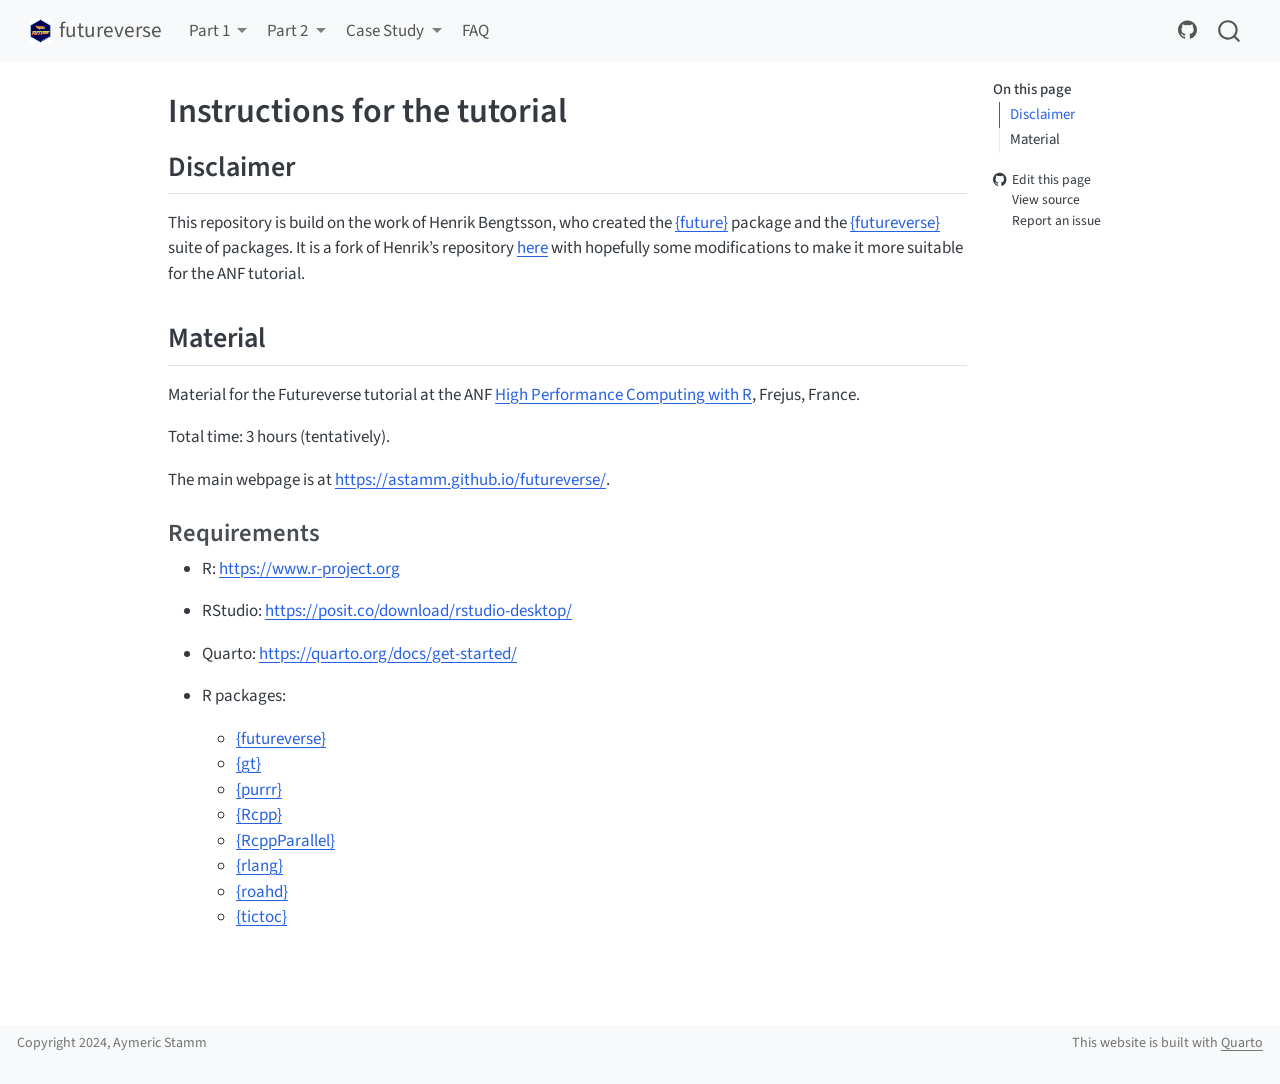
==== commit ca4e760e: "Built site for gh-pages" ====
--- a/index.html
+++ b/index.html
@@ -97,11 +97,11 @@
     <ul class="dropdown-menu" aria-labelledby="nav-menu-part-1">    
         <li>
     <a class="dropdown-item" href="https://docs.google.com/presentation/d/1P3gHm26OPbN4Ftnr_QHw_FmHgDVtOWcC64yIWx63KtY/edit?usp=sharing">
- <span class="dropdown-text">Slides Part 1 (online)</span></a>
+ <span class="dropdown-text">Slides</span></a>
   </li>  
         <li>
-    <a class="dropdown-item" href="./lab1.html">
- <span class="dropdown-text">Lab 1</span></a>
+    <a class="dropdown-item" href="./lab/lab1.html">
+ <span class="dropdown-text">Lab</span></a>
   </li>  
     </ul>
   </li>
@@ -112,26 +112,37 @@
     <ul class="dropdown-menu" aria-labelledby="nav-menu-part-2">    
         <li>
     <a class="dropdown-item" href="https://docs.google.com/presentation/d/1RN1ru9-HoOKsIjORZECFmDvzWbpVn0ZsyQDl3X37fbU/edit?usp=sharing">
- <span class="dropdown-text">Slides Part 2 (online)</span></a>
+ <span class="dropdown-text">Slides</span></a>
   </li>  
         <li>
-    <a class="dropdown-item" href="./lab2.html">
- <span class="dropdown-text">Lab 2</span></a>
+    <a class="dropdown-item" href="./lab/lab2.html">
+ <span class="dropdown-text">Lab</span></a>
+  </li>  
+    </ul>
+  </li>
+  <li class="nav-item dropdown ">
+    <a class="nav-link dropdown-toggle" href="#" id="nav-menu-case-study" role="link" data-bs-toggle="dropdown" aria-expanded="false">
+ <span class="menu-text">Case Study</span>
+    </a>
+    <ul class="dropdown-menu" aria-labelledby="nav-menu-case-study">    
+        <li>
+    <a class="dropdown-item" href="./casestudy/hausdorff_dist.html">
+ <span class="dropdown-text">Instructions</span></a>
+  </li>  
+        <li>
+    <a class="dropdown-item" href="./casestudy/hausdorff_dist_solutions.html">
+ <span class="dropdown-text">Solutions</span></a>
   </li>  
     </ul>
   </li>
   <li class="nav-item">
-    <a class="nav-link" href="./lab/hausdorff_dist.html"> 
-<span class="menu-text">Case Study</span></a>
-  </li>  
-  <li class="nav-item">
-    <a class="nav-link" href="./futureverse-faq.html"> 
+    <a class="nav-link" href="./faq/futureverse-faq.html"> 
 <span class="menu-text">FAQ</span></a>
   </li>  
 </ul>
             <ul class="navbar-nav navbar-nav-scroll ms-auto">
   <li class="nav-item compact">
-    <a class="nav-link" href="https://github.com/astamm/anf-rhpc-futureverse/"> <i class="bi bi-github" role="img">
+    <a class="nav-link" href="https://github.com/astamm/futureverse/"> <i class="bi bi-github" role="img">
 </i> 
 <span class="menu-text"></span></a>
   </li>  
@@ -157,7 +168,7 @@
   <li><a href="#requirements" id="toc-requirements" class="nav-link" data-scroll-target="#requirements">Requirements</a></li>
   </ul></li>
   </ul>
-<div class="toc-actions"><ul><li><a href="https://github.com/astamm/anf-rhpc-futureverse/edit/main/index.qmd" class="toc-action"><i class="bi bi-github"></i>Edit this page</a></li><li><a href="https://github.com/astamm/anf-rhpc-futureverse/blob/main/index.qmd" class="toc-action"><i class="bi empty"></i>View source</a></li><li><a href="https://github.com/astamm/anf-rhpc-futureverse/issues/new" class="toc-action"><i class="bi empty"></i>Report an issue</a></li></ul></div></nav>
+<div class="toc-actions"><ul><li><a href="https://github.com/astamm/futureverse/edit/main/index.qmd" class="toc-action"><i class="bi bi-github"></i>Edit this page</a></li><li><a href="https://github.com/astamm/futureverse/blob/main/index.qmd" class="toc-action"><i class="bi empty"></i>View source</a></li><li><a href="https://github.com/astamm/futureverse/issues/new" class="toc-action"><i class="bi empty"></i>Report an issue</a></li></ul></div></nav>
     </div>
 <!-- main -->
 <main class="content" id="quarto-document-content">
@@ -189,7 +200,7 @@
 <h2 class="anchored" data-anchor-id="material">Material</h2>
 <p>Material for the Futureverse tutorial at the ANF <a href="https://indico.mathrice.fr/event/536/">High Performance Computing with R</a>, Frejus, France.</p>
 <p>Total time: 3 hours (tentatively).</p>
-<p>The main webpage is at <a href="https://astamm.github.io/anf-rhpc-futureverse/" class="uri">https://astamm.github.io/anf-rhpc-futureverse/</a>.</p>
+<p>The main webpage is at <a href="https://astamm.github.io/futureverse/" class="uri">https://astamm.github.io/futureverse/</a>.</p>
 <section id="requirements" class="level3">
 <h3 class="anchored" data-anchor-id="requirements">Requirements</h3>
 <ul>
@@ -199,7 +210,10 @@
 <li><p>R packages:</p>
 <ul>
 <li><a href="https://www.futureverse.org">{futureverse}</a></li>
+<li><a href="https://gt.rstudio.com/">{gt}</a></li>
 <li><a href="https://purrr.tidyverse.org">{purrr}</a></li>
+<li><a href="https://dirk.eddelbuettel.com/code/rcpp.html">{Rcpp}</a></li>
+<li><a href="https://rcppcore.github.io/RcppParallel/">{RcppParallel}</a></li>
 <li><a href="https://rlang.r-lib.org">{rlang}</a></li>
 <li><a href="https://astamm.github.io/roahd/">{roahd}</a></li>
 <li><a href="https://github.com/jabiru/tictoc">{tictoc}</a></li>
@@ -303,7 +317,7 @@
   }
     var localhostRegex = new RegExp(/^(?:http|https):\/\/localhost\:?[0-9]*\//);
     var mailtoRegex = new RegExp(/^mailto:/);
-      var filterRegex = new RegExp("https:\/\/astamm\.github\.io\/anf-rhpc-futureverse\/");
+      var filterRegex = new RegExp("https:\/\/astamm\.github\.io\/futureverse\/");
     var isInternal = (href) => {
         return filterRegex.test(href) || localhostRegex.test(href) || mailtoRegex.test(href);
     }
@@ -639,7 +653,7 @@
 </div>   
     <div class="nav-footer-center">
       &nbsp;
-    <div class="toc-actions d-sm-block d-md-none"><ul><li><a href="https://github.com/astamm/anf-rhpc-futureverse/edit/main/index.qmd" class="toc-action"><i class="bi bi-github"></i>Edit this page</a></li><li><a href="https://github.com/astamm/anf-rhpc-futureverse/blob/main/index.qmd" class="toc-action"><i class="bi empty"></i>View source</a></li><li><a href="https://github.com/astamm/anf-rhpc-futureverse/issues/new" class="toc-action"><i class="bi empty"></i>Report an issue</a></li></ul></div></div>
+    <div class="toc-actions d-sm-block d-md-none"><ul><li><a href="https://github.com/astamm/futureverse/edit/main/index.qmd" class="toc-action"><i class="bi bi-github"></i>Edit this page</a></li><li><a href="https://github.com/astamm/futureverse/blob/main/index.qmd" class="toc-action"><i class="bi empty"></i>View source</a></li><li><a href="https://github.com/astamm/futureverse/issues/new" class="toc-action"><i class="bi empty"></i>Report an issue</a></li></ul></div></div>
     <div class="nav-footer-right">
 <p>This website is built with <a href="https://quarto.org/">Quarto</a></p>
 </div>
--- a/styles.css
+++ b/styles.css
@@ -0,0 +1 @@
+/* css styles */
